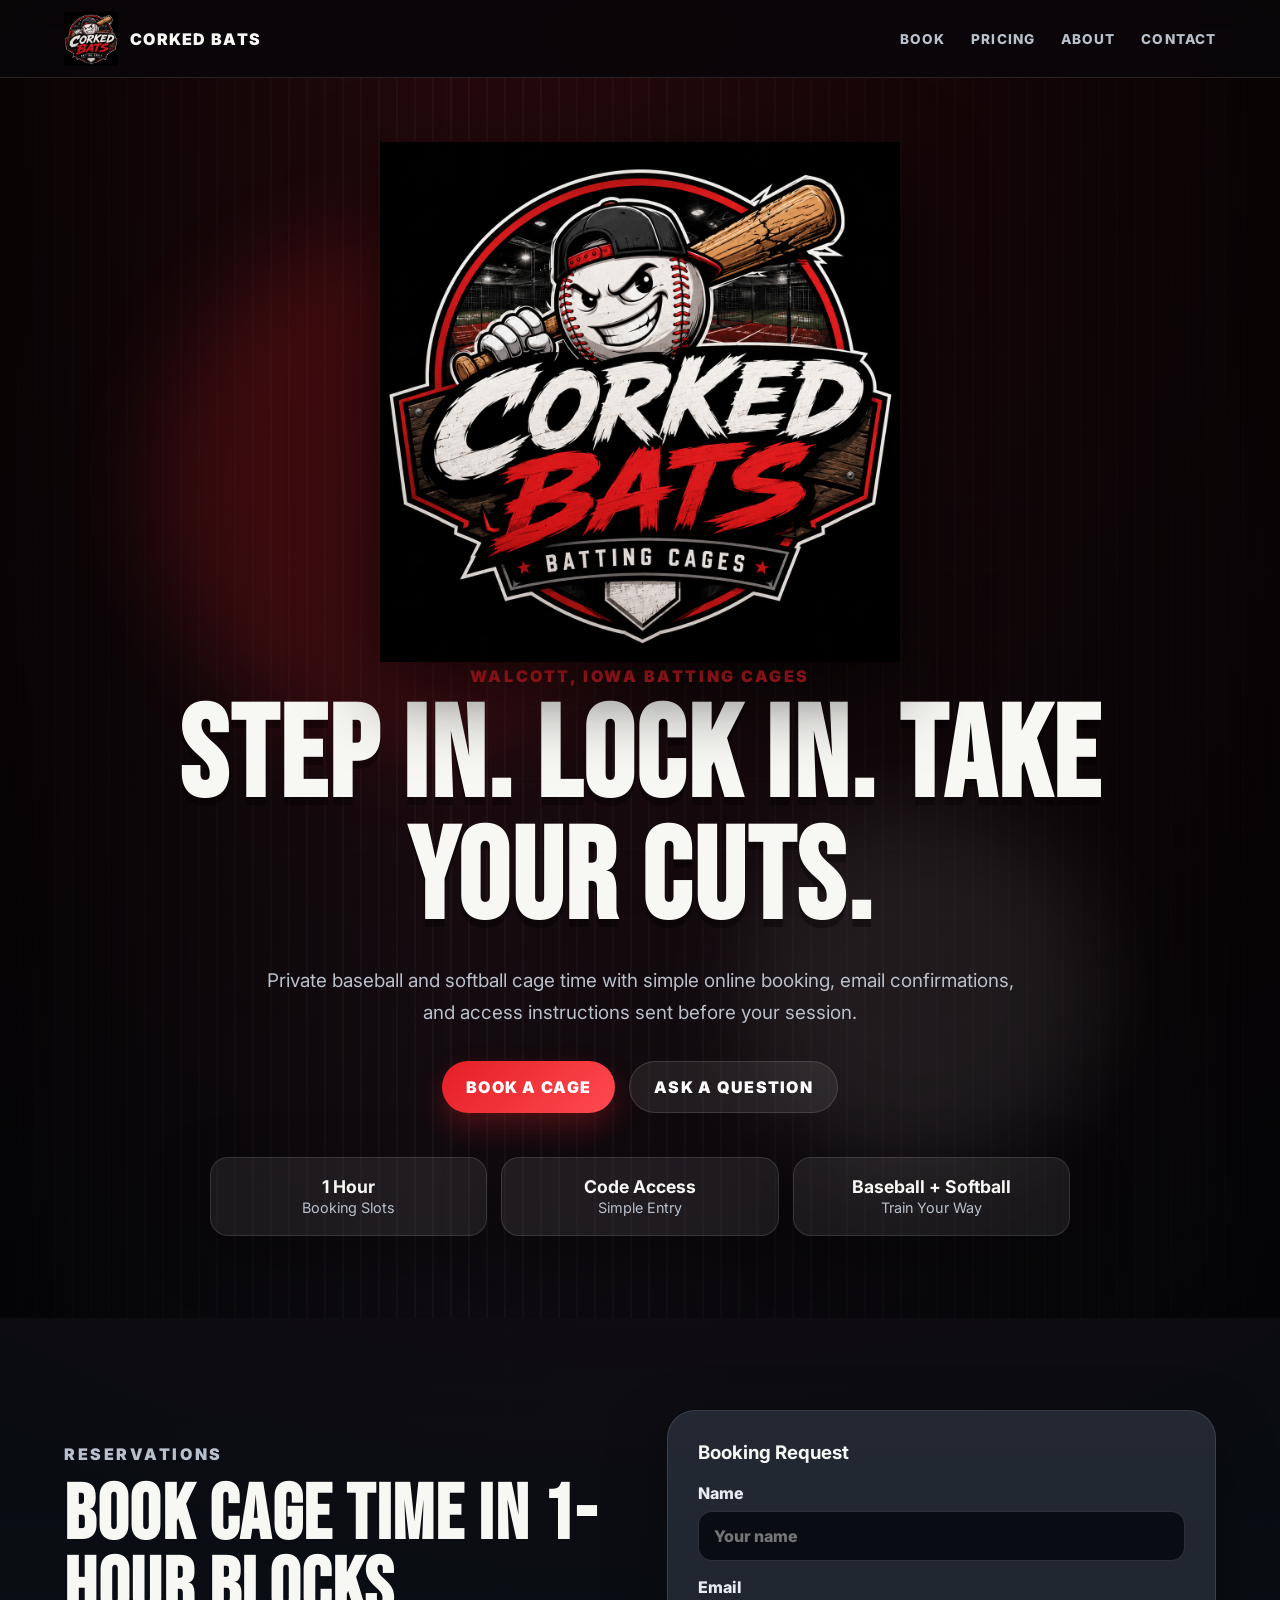
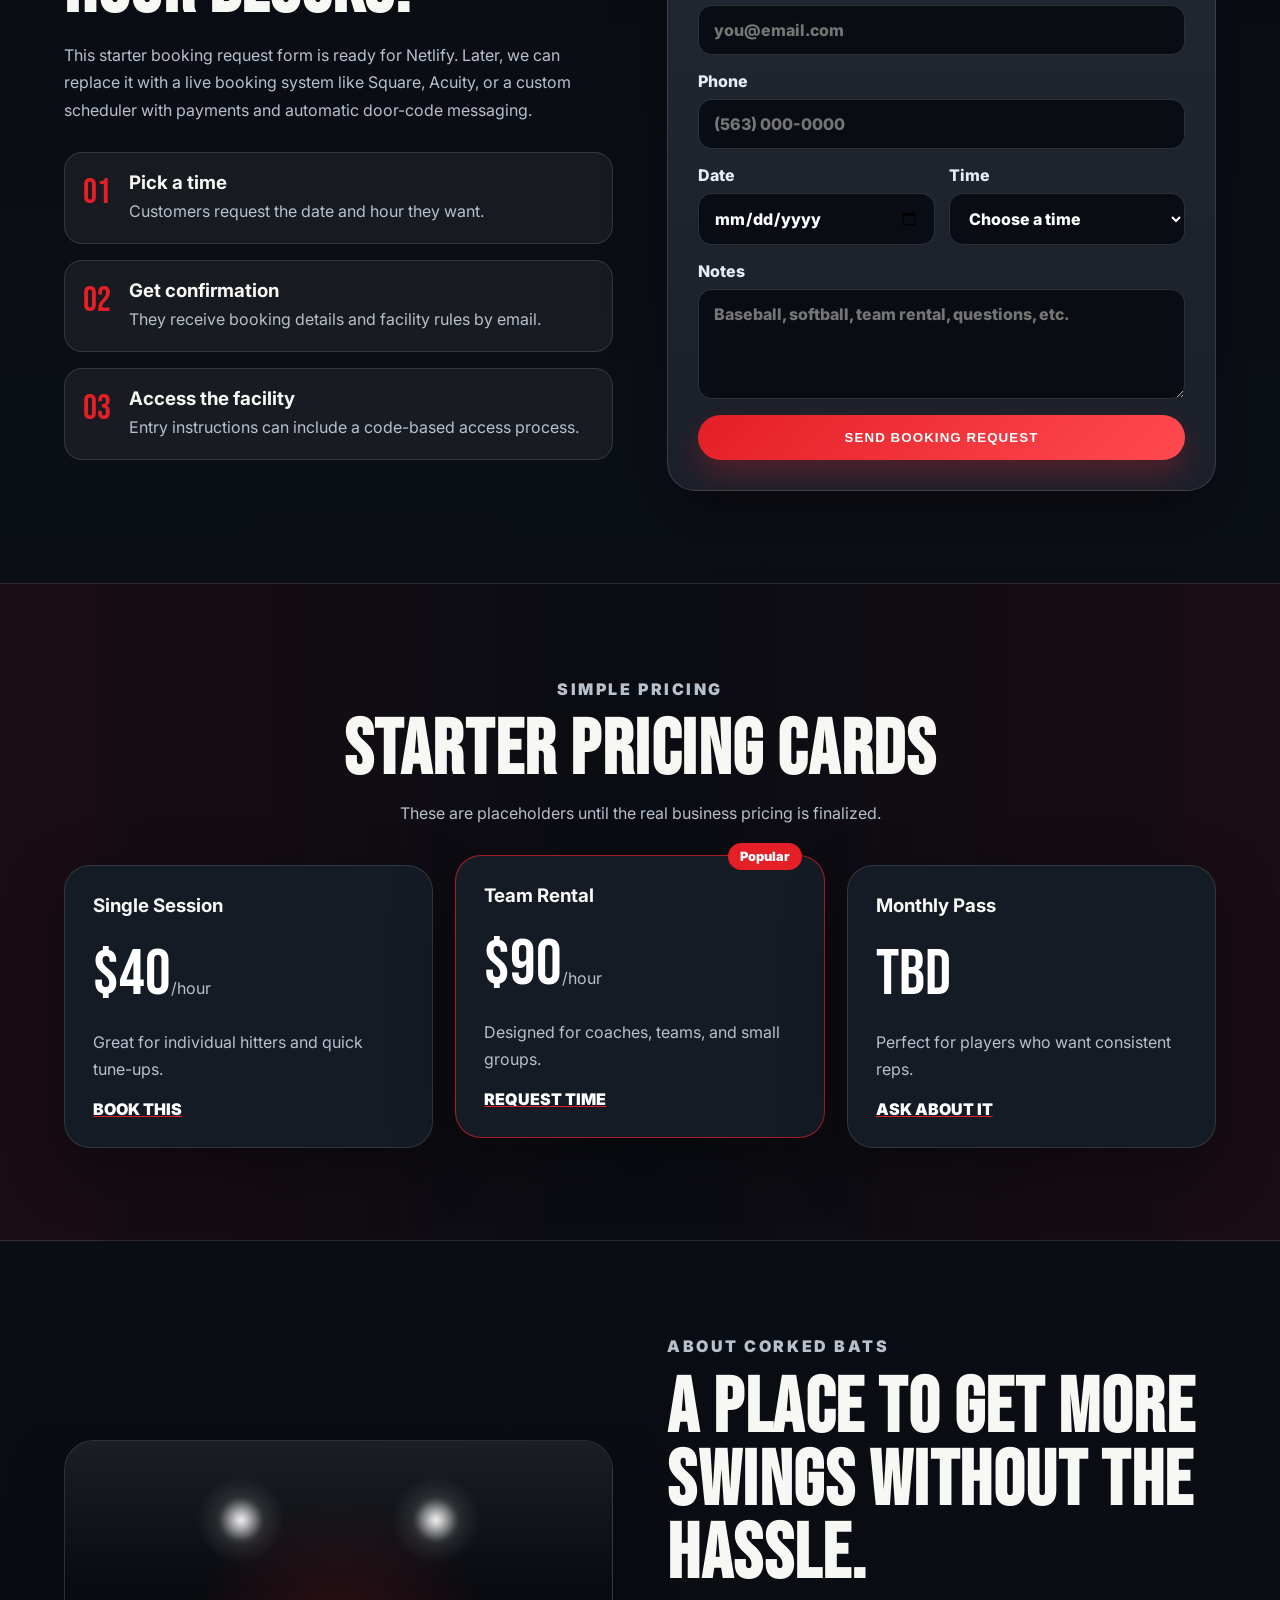
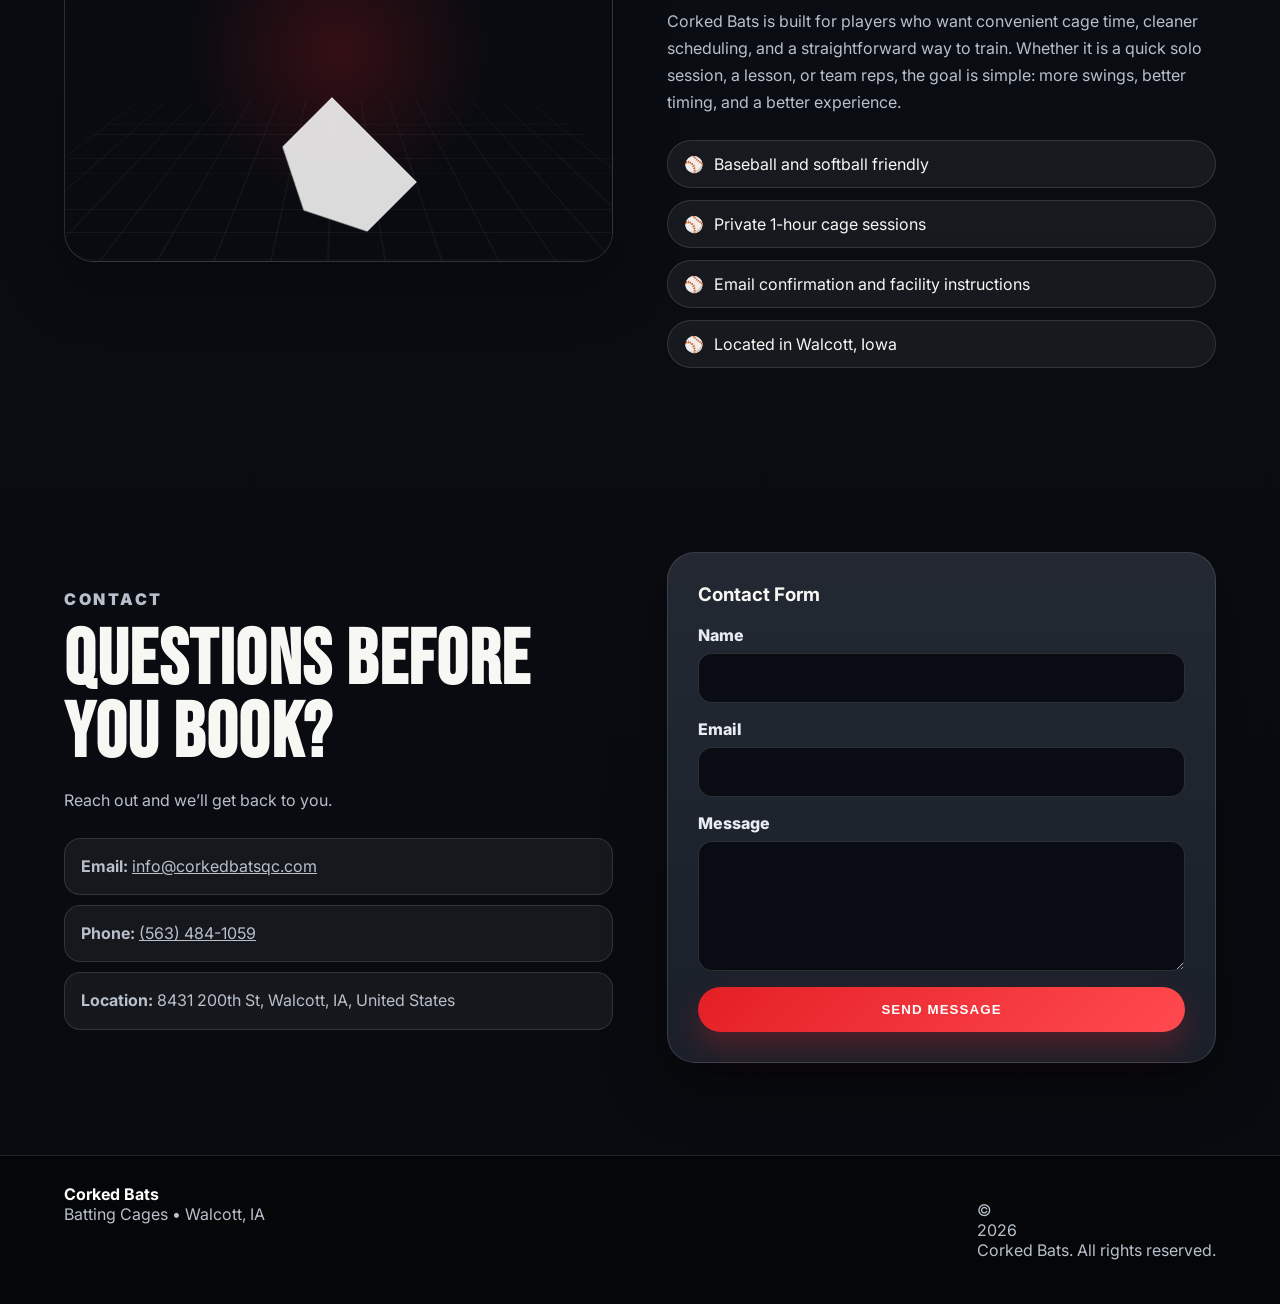
==== index.html @ 5a509079 "Add files via upload" ====
<!DOCTYPE html>
<html lang="en">
<head>
  <meta charset="UTF-8" />
  <meta name="viewport" content="width=device-width, initial-scale=1.0" />
  <title>Corked Bats | Batting Cages in Walcott, IA</title>
  <meta name="description" content="Corked Bats is a baseball and softball batting cage facility in Walcott, Iowa. Book cage time, train hard, and get access instructions by email." />
  <link rel="preconnect" href="https://fonts.googleapis.com">
  <link rel="preconnect" href="https://fonts.gstatic.com" crossorigin>
  <link href="https://fonts.googleapis.com/css2?family=Bebas+Neue&family=Inter:wght@400;600;700;800;900&display=swap" rel="stylesheet">
  <link rel="stylesheet" href="styles.css" />
</head>
<body>
  <header class="site-header">
    <a href="#home" class="brand">
      <img src="assets/logo.png" alt="Corked Bats logo" />
      <span>Corked Bats</span>
    </a>

    <button class="menu-toggle" aria-label="Open navigation">☰</button>

    <nav class="nav">
      <a href="#booking">Book</a>
      <a href="#pricing">Pricing</a>
      <a href="#about">About</a>
      <a href="#contact">Contact</a>
    </nav>
  </header>

  <main id="home">
    <section class="hero">
      <div class="hero-bg-grid"></div>
      <div class="hero-glow hero-glow-red"></div>
      <div class="hero-glow hero-glow-white"></div>

      <div class="hero-content">
        <img class="hero-logo" src="assets/logo.png" alt="Corked Bats batting cages logo" />
        <p class="eyebrow">Walcott, Iowa Batting Cages</p>
        <h1>Step in. Lock in. Take your cuts.</h1>
        <p class="hero-copy">
          Private baseball and softball cage time with simple online booking, email confirmations,
          and access instructions sent before your session.
        </p>
        <div class="hero-actions">
          <a class="btn btn-primary" href="#booking">Book a Cage</a>
          <a class="btn btn-secondary" href="#contact">Ask a Question</a>
        </div>

        <div class="quick-info">
          <div>
            <strong>1 Hour</strong>
            <span>Booking Slots</span>
          </div>
          <div>
            <strong>Code Access</strong>
            <span>Simple Entry</span>
          </div>
          <div>
            <strong>Baseball + Softball</strong>
            <span>Train Your Way</span>
          </div>
        </div>
      </div>
    </section>

    <section class="section booking-section" id="booking">
      <div class="container two-col">
        <div>
          <p class="eyebrow">Reservations</p>
          <h2>Book cage time in 1-hour blocks.</h2>
          <p>
            This starter booking request form is ready for Netlify. Later, we can replace it with a live booking system
            like Square, Acuity, or a custom scheduler with payments and automatic door-code messaging.
          </p>

          <div class="steps">
            <div class="step">
              <span>01</span>
              <div>
                <h3>Pick a time</h3>
                <p>Customers request the date and hour they want.</p>
              </div>
            </div>
            <div class="step">
              <span>02</span>
              <div>
                <h3>Get confirmation</h3>
                <p>They receive booking details and facility rules by email.</p>
              </div>
            </div>
            <div class="step">
              <span>03</span>
              <div>
                <h3>Access the facility</h3>
                <p>Entry instructions can include a code-based access process.</p>
              </div>
            </div>
          </div>
        </div>

        <form class="card-form" name="booking" method="POST" data-netlify="true" action="/thank-you.html">
          <input type="hidden" name="form-name" value="booking" />
          <h3>Booking Request</h3>

          <label>
            Name
            <input type="text" name="name" placeholder="Your name" required />
          </label>

          <label>
            Email
            <input type="email" name="email" placeholder="you@email.com" required />
          </label>

          <label>
            Phone
            <input type="tel" name="phone" placeholder="(563) 000-0000" />
          </label>

          <div class="form-row">
            <label>
              Date
              <input type="date" name="date" required />
            </label>

            <label>
              Time
              <select name="time" required>
                <option value="">Choose a time</option>
                <option>8:00 AM</option>
                <option>9:00 AM</option>
                <option>10:00 AM</option>
                <option>11:00 AM</option>
                <option>12:00 PM</option>
                <option>1:00 PM</option>
                <option>2:00 PM</option>
                <option>3:00 PM</option>
                <option>4:00 PM</option>
                <option>5:00 PM</option>
                <option>6:00 PM</option>
                <option>7:00 PM</option>
                <option>8:00 PM</option>
              </select>
            </label>
          </div>

          <label>
            Notes
            <textarea name="notes" rows="4" placeholder="Baseball, softball, team rental, questions, etc."></textarea>
          </label>

          <button class="btn btn-primary full" type="submit">Send Booking Request</button>
        </form>
      </div>
    </section>

    <section class="section dark-strip" id="pricing">
      <div class="container">
        <p class="eyebrow center">Simple Pricing</p>
        <h2 class="center">Starter pricing cards</h2>
        <p class="section-intro">
          These are placeholders until the real business pricing is finalized.
        </p>

        <div class="pricing-grid">
          <div class="price-card">
            <h3>Single Session</h3>
            <div class="price">$40<span>/hour</span></div>
            <p>Great for individual hitters and quick tune-ups.</p>
            <a href="#booking" class="card-link">Book this</a>
          </div>

          <div class="price-card featured">
            <div class="badge">Popular</div>
            <h3>Team Rental</h3>
            <div class="price">$90<span>/hour</span></div>
            <p>Designed for coaches, teams, and small groups.</p>
            <a href="#booking" class="card-link">Request time</a>
          </div>

          <div class="price-card">
            <h3>Monthly Pass</h3>
            <div class="price">TBD</div>
            <p>Perfect for players who want consistent reps.</p>
            <a href="#contact" class="card-link">Ask about it</a>
          </div>
        </div>
      </div>
    </section>

    <section class="section about-section" id="about">
      <div class="container two-col">
        <div class="photo-card">
          <div class="cage-illustration">
            <div class="light light-one"></div>
            <div class="light light-two"></div>
            <div class="plate"></div>
            <div class="net-lines"></div>
          </div>
        </div>

        <div>
          <p class="eyebrow">About Corked Bats</p>
          <h2>A place to get more swings without the hassle.</h2>
          <p>
            Corked Bats is built for players who want convenient cage time, cleaner scheduling,
            and a straightforward way to train. Whether it is a quick solo session, a lesson,
            or team reps, the goal is simple: more swings, better timing, and a better experience.
          </p>
          <ul class="check-list">
            <li>Baseball and softball friendly</li>
            <li>Private 1-hour cage sessions</li>
            <li>Email confirmation and facility instructions</li>
            <li>Located in Walcott, Iowa</li>
          </ul>
        </div>
      </div>
    </section>

    <section class="section contact-section" id="contact">
      <div class="container two-col">
        <div>
          <p class="eyebrow">Contact</p>
          <h2>Questions before you book?</h2>
          <p>Reach out and we’ll get back to you.</p>

          <div class="contact-info">
            <p><strong>Email:</strong> <a href="mailto:info@corkedbatsqc.com">info@corkedbatsqc.com</a></p>
            <p><strong>Phone:</strong> <a href="tel:+15634841059">(563) 484-1059</a></p>
            <p><strong>Location:</strong> 8431 200th St, Walcott, IA, United States</p>
          </div>
        </div>

        <form class="card-form" name="contact" method="POST" data-netlify="true" action="/thank-you.html">
          <input type="hidden" name="form-name" value="contact" />
          <h3>Contact Form</h3>

          <label>
            Name
            <input type="text" name="name" required />
          </label>

          <label>
            Email
            <input type="email" name="email" required />
          </label>

          <label>
            Message
            <textarea name="message" rows="5" required></textarea>
          </label>

          <button class="btn btn-primary full" type="submit">Send Message</button>
        </form>
      </div>
    </section>
  </main>

  <footer class="site-footer">
    <div>
      <strong>Corked Bats</strong>
      <span>Batting Cages • Walcott, IA</span>
    </div>
    <p>© <span id="year"></span> Corked Bats. All rights reserved.</p>
  </footer>

  <script src="script.js"></script>
</body>
</html>
---- styles.css ----
* {
  box-sizing: border-box;
}

:root {
  --bg: #080a0e;
  --bg-soft: #111720;
  --card: #151b25;
  --card-2: #0f141c;
  --text: #f7f7f4;
  --muted: #b8c0cc;
  --red: #e41f26;
  --red-dark: #981116;
  --line: rgba(255,255,255,.12);
  --wood: #b57535;
  --shadow: 0 20px 60px rgba(0,0,0,.35);
}

html {
  scroll-behavior: smooth;
}

body {
  margin: 0;
  background:
    radial-gradient(circle at top, rgba(228,31,38,.16), transparent 35%),
    linear-gradient(180deg, #050608 0%, #0b0f16 45%, #080a0e 100%);
  color: var(--text);
  font-family: Inter, system-ui, -apple-system, BlinkMacSystemFont, "Segoe UI", sans-serif;
}

a {
  color: inherit;
}

.site-header {
  position: sticky;
  top: 0;
  z-index: 50;
  height: 78px;
  display: flex;
  align-items: center;
  justify-content: space-between;
  padding: 0 5vw;
  background: rgba(5,6,8,.82);
  backdrop-filter: blur(14px);
  border-bottom: 1px solid var(--line);
}

.brand {
  display: flex;
  align-items: center;
  gap: 12px;
  text-decoration: none;
  font-weight: 900;
  letter-spacing: .08em;
  text-transform: uppercase;
}

.brand img {
  width: 54px;
  height: 54px;
  object-fit: contain;
}

.nav {
  display: flex;
  gap: 26px;
  font-weight: 800;
  text-transform: uppercase;
  font-size: .85rem;
  letter-spacing: .08em;
}

.nav a {
  text-decoration: none;
  color: var(--muted);
}

.nav a:hover {
  color: white;
}

.menu-toggle {
  display: none;
  background: transparent;
  color: white;
  border: 1px solid var(--line);
  border-radius: 10px;
  padding: 8px 11px;
  font-size: 1.4rem;
}

.hero {
  min-height: calc(100vh - 78px);
  position: relative;
  overflow: hidden;
  display: grid;
  place-items: center;
  padding: 64px 20px 82px;
}

.hero-bg-grid {
  position: absolute;
  inset: 0;
  background:
    linear-gradient(rgba(255,255,255,.055) 1px, transparent 1px),
    linear-gradient(90deg, rgba(255,255,255,.055) 1px, transparent 1px);
  background-size: 70px 70px;
  mask-image: radial-gradient(circle at center, black, transparent 72%);
  opacity: .35;
}

.hero::before {
  content: "";
  position: absolute;
  inset: 0;
  background:
    linear-gradient(90deg, rgba(0,0,0,.9), transparent 35%, rgba(0,0,0,.9)),
    repeating-linear-gradient(90deg, rgba(255,255,255,.045) 0 2px, transparent 2px 18px);
  opacity: .7;
}

.hero-glow {
  position: absolute;
  border-radius: 999px;
  filter: blur(45px);
  opacity: .65;
}

.hero-glow-red {
  width: 520px;
  height: 520px;
  background: rgba(228,31,38,.28);
  top: 12%;
  left: 12%;
}

.hero-glow-white {
  width: 360px;
  height: 360px;
  background: rgba(255,255,255,.12);
  bottom: 12%;
  right: 14%;
}

.hero-content {
  position: relative;
  z-index: 2;
  max-width: 1000px;
  text-align: center;
}

.hero-logo {
  width: min(520px, 92vw);
  filter: drop-shadow(0 25px 40px rgba(0,0,0,.7));
  animation: logoRise .7s ease-out both;
}

@keyframes logoRise {
  from {
    transform: translateY(18px) scale(.96);
    opacity: 0;
  }
  to {
    transform: translateY(0) scale(1);
    opacity: 1;
  }
}

.eyebrow {
  color: var(--red);
  font-weight: 900;
  text-transform: uppercase;
  letter-spacing: .16em;
  margin: 0 0 12px;
}

h1, h2 {
  font-family: "Bebas Neue", Impact, sans-serif;
  line-height: .95;
  letter-spacing: .02em;
  margin: 0;
}

h1 {
  font-size: clamp(4rem, 10vw, 8.5rem);
  text-shadow: 0 8px 0 rgba(0,0,0,.35);
}

h2 {
  font-size: clamp(3rem, 6vw, 5.8rem);
}

h3 {
  margin-top: 0;
}

.hero-copy {
  max-width: 760px;
  margin: 24px auto 0;
  color: var(--muted);
  font-size: 1.18rem;
  line-height: 1.7;
}

.hero-actions {
  display: flex;
  justify-content: center;
  gap: 14px;
  flex-wrap: wrap;
  margin-top: 32px;
}

.btn {
  border: 0;
  border-radius: 999px;
  padding: 15px 24px;
  font-weight: 900;
  text-transform: uppercase;
  letter-spacing: .08em;
  text-decoration: none;
  cursor: pointer;
  transition: .2s ease;
  display: inline-flex;
  justify-content: center;
  align-items: center;
}

.btn-primary {
  background: linear-gradient(135deg, var(--red), #ff4a4f);
  color: white;
  box-shadow: 0 14px 30px rgba(228,31,38,.28);
}

.btn-secondary {
  background: rgba(255,255,255,.08);
  color: white;
  border: 1px solid var(--line);
}

.btn:hover {
  transform: translateY(-2px);
}

.full {
  width: 100%;
}

.quick-info {
  display: grid;
  grid-template-columns: repeat(3, 1fr);
  gap: 14px;
  margin: 44px auto 0;
  max-width: 860px;
}

.quick-info div {
  background: rgba(255,255,255,.07);
  border: 1px solid var(--line);
  border-radius: 18px;
  padding: 18px;
  box-shadow: var(--shadow);
}

.quick-info strong {
  display: block;
  font-size: 1.1rem;
}

.quick-info span {
  color: var(--muted);
  font-size: .9rem;
}

.section {
  padding: 92px 5vw;
}

.container {
  max-width: 1180px;
  margin: 0 auto;
}

.two-col {
  display: grid;
  grid-template-columns: 1fr 1fr;
  gap: 54px;
  align-items: center;
}

.section p {
  color: var(--muted);
  line-height: 1.7;
}

.card-form {
  background:
    linear-gradient(180deg, rgba(255,255,255,.06), rgba(255,255,255,.025)),
    var(--card);
  border: 1px solid var(--line);
  border-radius: 28px;
  padding: 30px;
  box-shadow: var(--shadow);
}

.card-form label {
  display: grid;
  gap: 8px;
  margin-bottom: 16px;
  font-weight: 800;
  color: #e9edf3;
}

input, select, textarea {
  width: 100%;
  border: 1px solid rgba(255,255,255,.14);
  border-radius: 14px;
  background: #090d13;
  color: white;
  padding: 14px 15px;
  font: inherit;
}

textarea {
  resize: vertical;
}

.form-row {
  display: grid;
  grid-template-columns: 1fr 1fr;
  gap: 14px;
}

.steps {
  display: grid;
  gap: 16px;
  margin-top: 28px;
}

.step {
  display: flex;
  gap: 18px;
  background: rgba(255,255,255,.055);
  border: 1px solid var(--line);
  border-radius: 18px;
  padding: 18px;
}

.step span {
  font-family: "Bebas Neue";
  color: var(--red);
  font-size: 2.2rem;
}

.step h3 {
  margin-bottom: 4px;
}

.step p {
  margin: 0;
}

.dark-strip {
  background:
    linear-gradient(90deg, rgba(228,31,38,.08), transparent, rgba(228,31,38,.08)),
    #090c12;
  border-top: 1px solid var(--line);
  border-bottom: 1px solid var(--line);
}

.center {
  text-align: center;
}

.section-intro {
  max-width: 620px;
  text-align: center;
  margin: 12px auto 38px;
}

.pricing-grid {
  display: grid;
  grid-template-columns: repeat(3, 1fr);
  gap: 22px;
}

.price-card {
  position: relative;
  background: var(--card);
  border: 1px solid var(--line);
  border-radius: 26px;
  padding: 28px;
  box-shadow: var(--shadow);
}

.price-card.featured {
  border-color: rgba(228,31,38,.7);
  transform: translateY(-10px);
}

.badge {
  position: absolute;
  top: -13px;
  right: 22px;
  background: var(--red);
  color: white;
  border-radius: 999px;
  padding: 6px 12px;
  font-weight: 900;
  font-size: .8rem;
}

.price {
  font-family: "Bebas Neue";
  font-size: 4rem;
  color: white;
}

.price span {
  font-family: Inter;
  font-size: 1rem;
  color: var(--muted);
}

.card-link {
  color: white;
  font-weight: 900;
  text-transform: uppercase;
  text-decoration-color: var(--red);
}

.photo-card {
  background: linear-gradient(135deg, #191f29, #090d13);
  border: 1px solid var(--line);
  border-radius: 30px;
  min-height: 420px;
  overflow: hidden;
  box-shadow: var(--shadow);
}

.cage-illustration {
  position: relative;
  height: 420px;
  background:
    linear-gradient(180deg, rgba(255,255,255,.08), transparent 35%),
    radial-gradient(circle at center, rgba(228,31,38,.2), transparent 45%),
    #080b10;
}

.net-lines {
  position: absolute;
  inset: 0;
  background:
    linear-gradient(rgba(255,255,255,.07) 1px, transparent 1px),
    linear-gradient(90deg, rgba(255,255,255,.07) 1px, transparent 1px);
  background-size: 38px 38px;
  transform: perspective(500px) rotateX(58deg) scale(1.5);
  transform-origin: bottom;
  opacity: .65;
}

.light {
  position: absolute;
  top: 34px;
  width: 90px;
  height: 90px;
  background: radial-gradient(circle, white, rgba(255,255,255,.1), transparent 70%);
  filter: blur(2px);
  z-index: 2;
}

.light-one {
  left: 24%;
}

.light-two {
  right: 24%;
}

.plate {
  position: absolute;
  width: 120px;
  height: 100px;
  bottom: 36px;
  left: 50%;
  transform: translateX(-50%) rotate(45deg);
  background: rgba(255,255,255,.85);
  clip-path: polygon(0 0, 100% 0, 100% 70%, 50% 100%, 0 70%);
  z-index: 3;
}

.check-list {
  list-style: none;
  padding: 0;
  margin: 24px 0 0;
  display: grid;
  gap: 12px;
}

.check-list li {
  background: rgba(255,255,255,.055);
  border: 1px solid var(--line);
  border-radius: 999px;
  padding: 13px 16px;
}

.check-list li::before {
  content: "⚾";
  margin-right: 10px;
}

.contact-info {
  display: grid;
  gap: 10px;
  margin-top: 24px;
}

.contact-info p {
  margin: 0;
  background: rgba(255,255,255,.055);
  border: 1px solid var(--line);
  border-radius: 16px;
  padding: 14px 16px;
}

.site-footer {
  display: flex;
  justify-content: space-between;
  gap: 20px;
  padding: 28px 5vw;
  border-top: 1px solid var(--line);
  background: #050608;
  color: var(--muted);
}

.site-footer strong,
.site-footer span {
  display: block;
}

.site-footer strong {
  color: white;
}

@media (max-width: 850px) {
  .menu-toggle {
    display: block;
  }

  .nav {
    position: absolute;
    top: 78px;
    left: 0;
    right: 0;
    display: none;
    flex-direction: column;
    padding: 20px 5vw;
    background: rgba(5,6,8,.96);
    border-bottom: 1px solid var(--line);
  }

  .nav.open {
    display: flex;
  }

  .two-col,
  .pricing-grid,
  .quick-info {
    grid-template-columns: 1fr;
  }

  .price-card.featured {
    transform: none;
  }

  .form-row {
    grid-template-columns: 1fr;
  }

  .site-footer {
    flex-direction: column;
  }

  .hero {
    padding-top: 40px;
  }
}
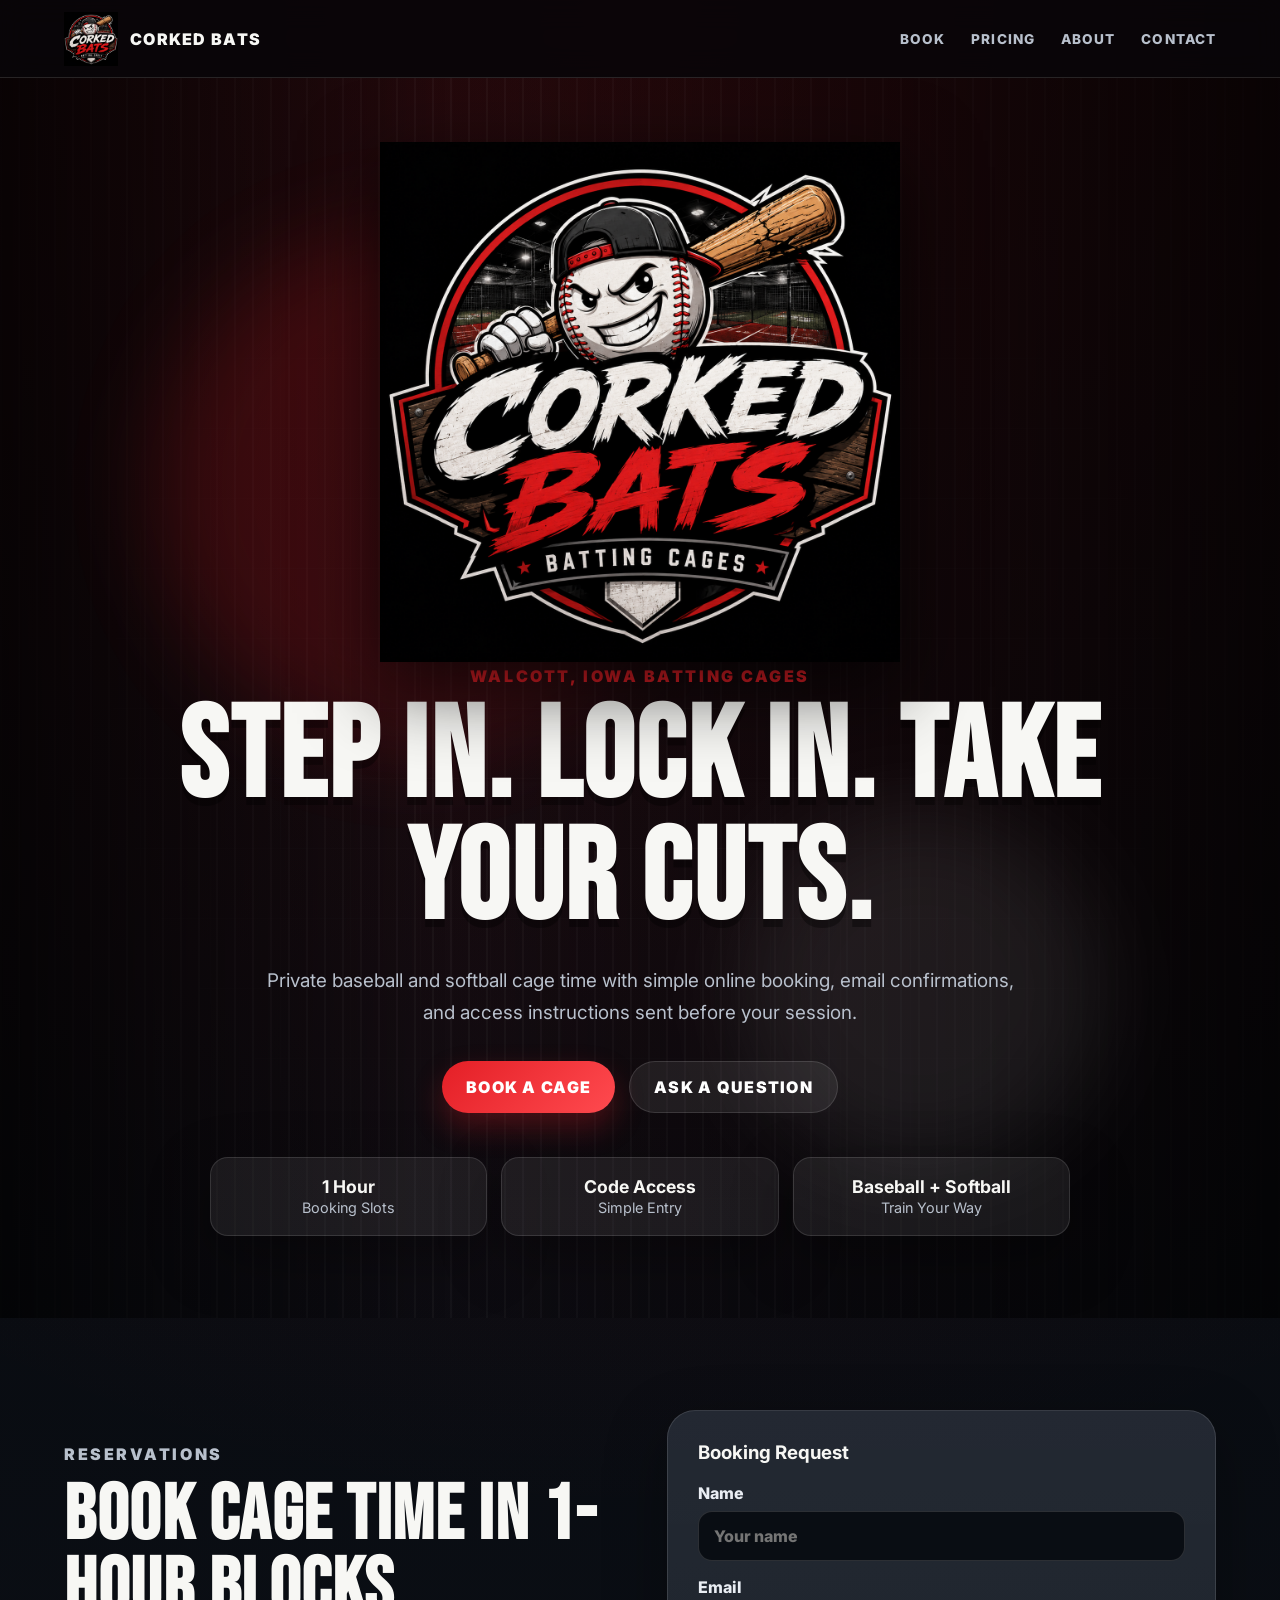
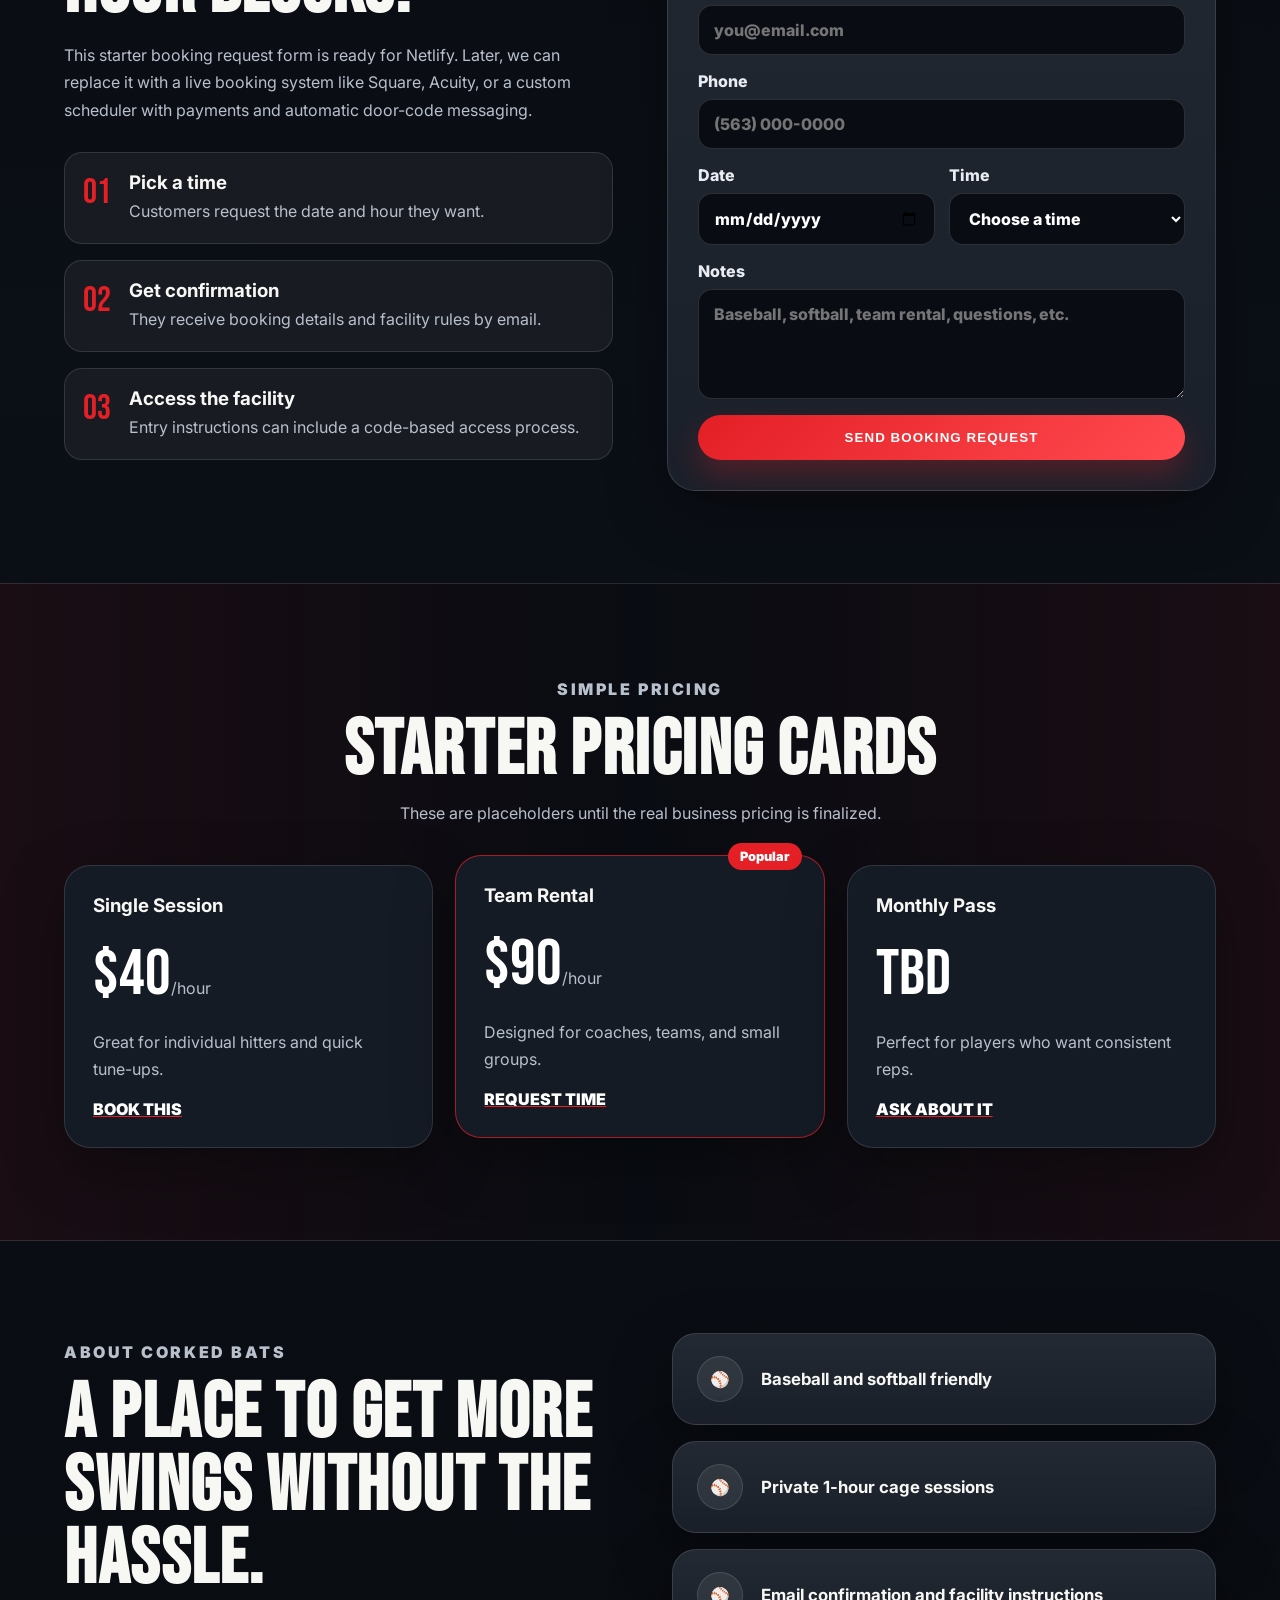
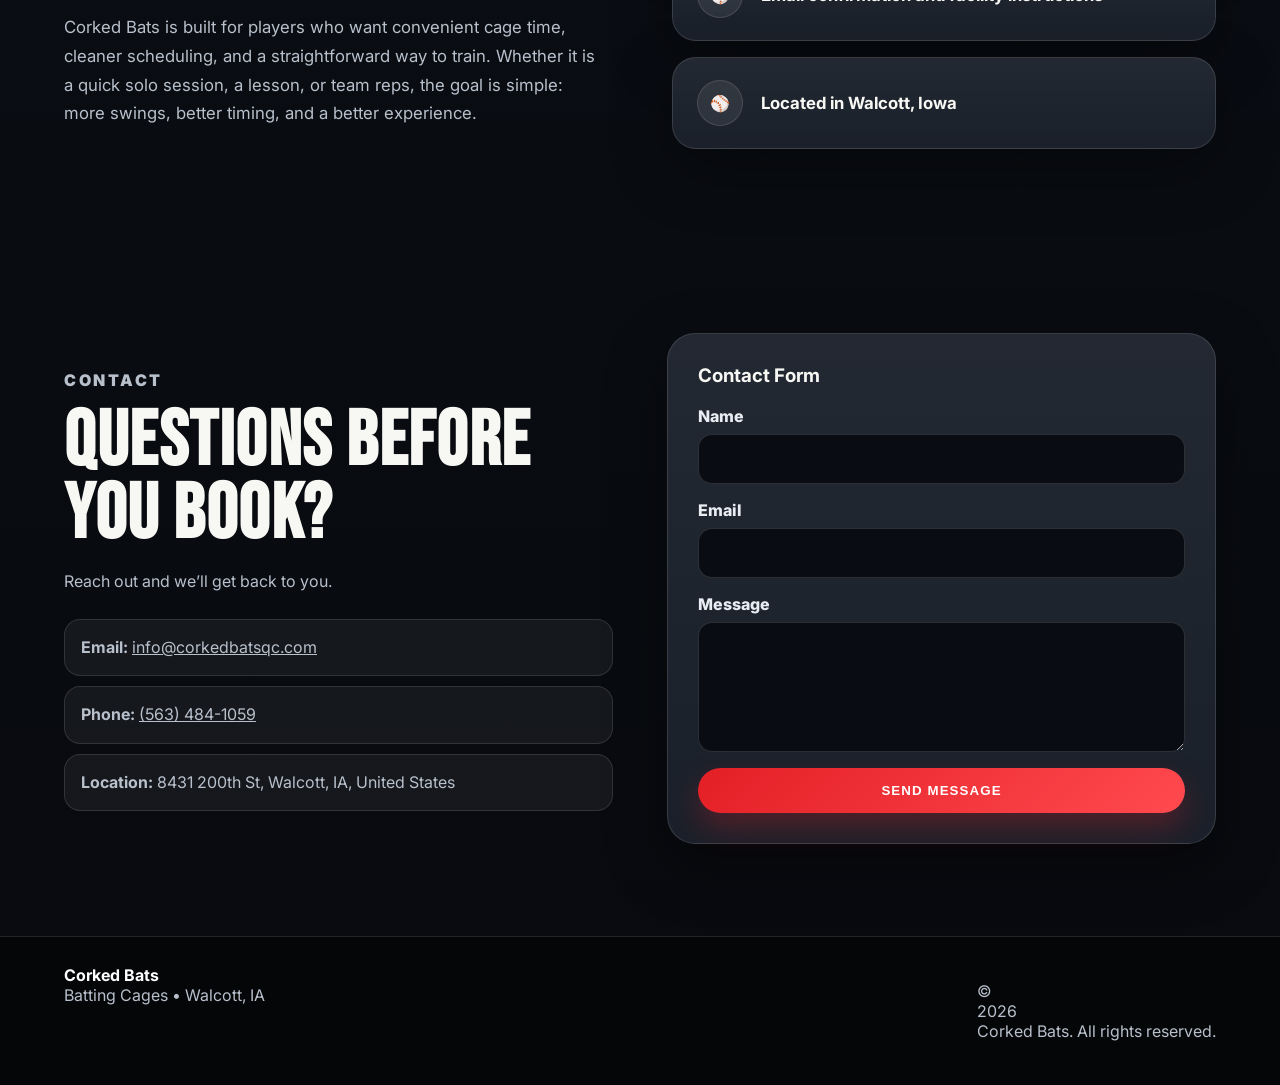
==== commit 50b3c24b: "update about section" ====
--- a/index.html
+++ b/index.html
@@ -189,17 +189,8 @@
     </section>
 
     <section class="section about-section" id="about">
-      <div class="container two-col">
-        <div class="photo-card">
-          <div class="cage-illustration">
-            <div class="light light-one"></div>
-            <div class="light light-two"></div>
-            <div class="plate"></div>
-            <div class="net-lines"></div>
-          </div>
-        </div>
-
-        <div>
+      <div class="container about-clean-grid">
+        <div class="about-copy">
           <p class="eyebrow">About Corked Bats</p>
           <h2>A place to get more swings without the hassle.</h2>
           <p>
@@ -207,12 +198,28 @@
             and a straightforward way to train. Whether it is a quick solo session, a lesson,
             or team reps, the goal is simple: more swings, better timing, and a better experience.
           </p>
-          <ul class="check-list">
-            <li>Baseball and softball friendly</li>
-            <li>Private 1-hour cage sessions</li>
-            <li>Email confirmation and facility instructions</li>
-            <li>Located in Walcott, Iowa</li>
-          </ul>
+        </div>
+
+        <div class="about-card-list">
+          <div class="about-feature-card">
+            <span class="feature-icon">⚾</span>
+            <strong>Baseball and softball friendly</strong>
+          </div>
+
+          <div class="about-feature-card">
+            <span class="feature-icon">⚾</span>
+            <strong>Private 1-hour cage sessions</strong>
+          </div>
+
+          <div class="about-feature-card">
+            <span class="feature-icon">⚾</span>
+            <strong>Email confirmation and facility instructions</strong>
+          </div>
+
+          <div class="about-feature-card">
+            <span class="feature-icon">⚾</span>
+            <strong>Located in Walcott, Iowa</strong>
+          </div>
         </div>
       </div>
     </section>
--- a/styles.css
+++ b/styles.css
@@ -586,3 +586,56 @@
     padding-top: 40px;
   }
 }
+
+/* Updated About section layout */
+.about-clean-grid {
+  display: grid;
+  grid-template-columns: 1fr 1fr;
+  gap: 64px;
+  align-items: center;
+}
+
+.about-copy p:not(.eyebrow) {
+  font-size: 1.05rem;
+  max-width: 660px;
+}
+
+.about-card-list {
+  display: grid;
+  gap: 16px;
+}
+
+.about-feature-card {
+  display: flex;
+  align-items: center;
+  gap: 18px;
+  background:
+    linear-gradient(180deg, rgba(255,255,255,.06), rgba(255,255,255,.025)),
+    var(--card);
+  border: 1px solid var(--line);
+  border-radius: 24px;
+  padding: 22px 24px;
+  box-shadow: var(--shadow);
+}
+
+.about-feature-card strong {
+  font-size: 1.05rem;
+}
+
+.feature-icon {
+  width: 46px;
+  height: 46px;
+  min-width: 46px;
+  display: grid;
+  place-items: center;
+  border-radius: 999px;
+  background: rgba(255,255,255,.08);
+  border: 1px solid var(--line);
+}
+
+@media (max-width: 850px) {
+  .about-clean-grid {
+    grid-template-columns: 1fr;
+    gap: 32px;
+  }
+}
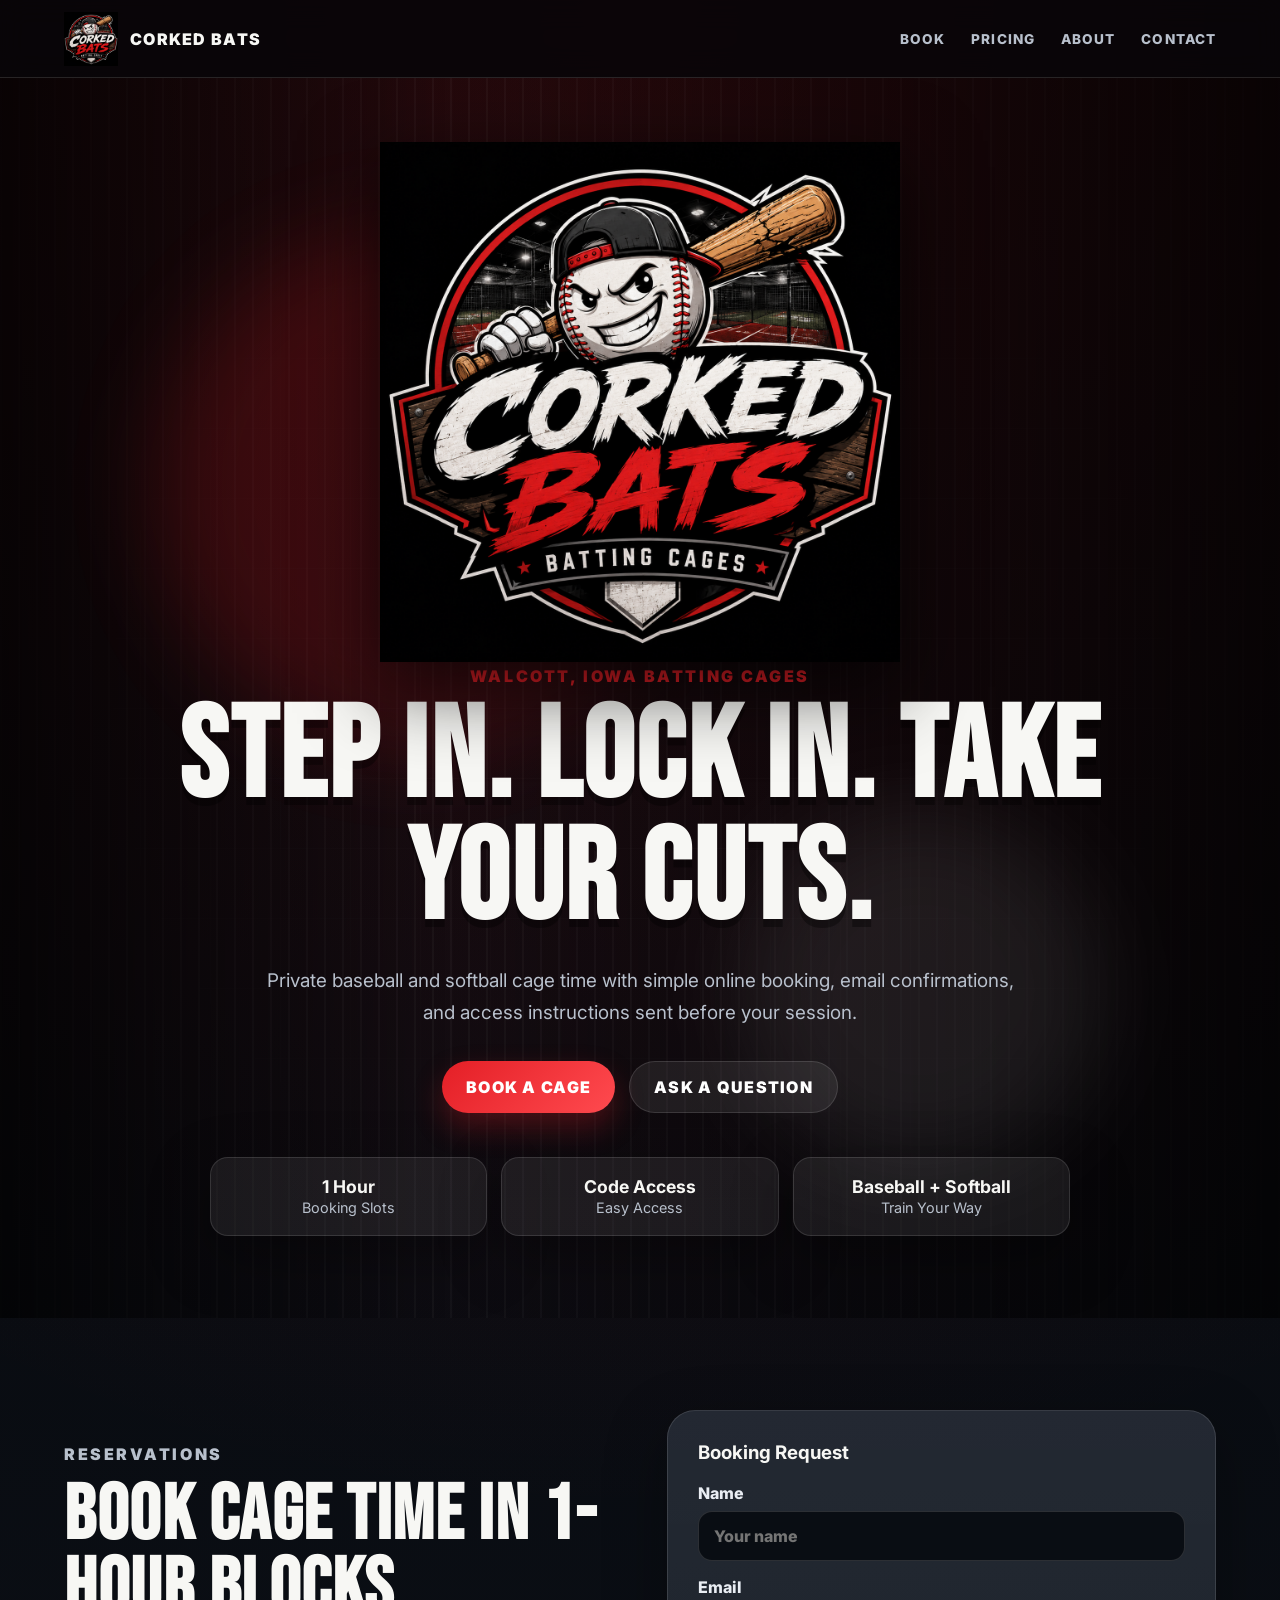
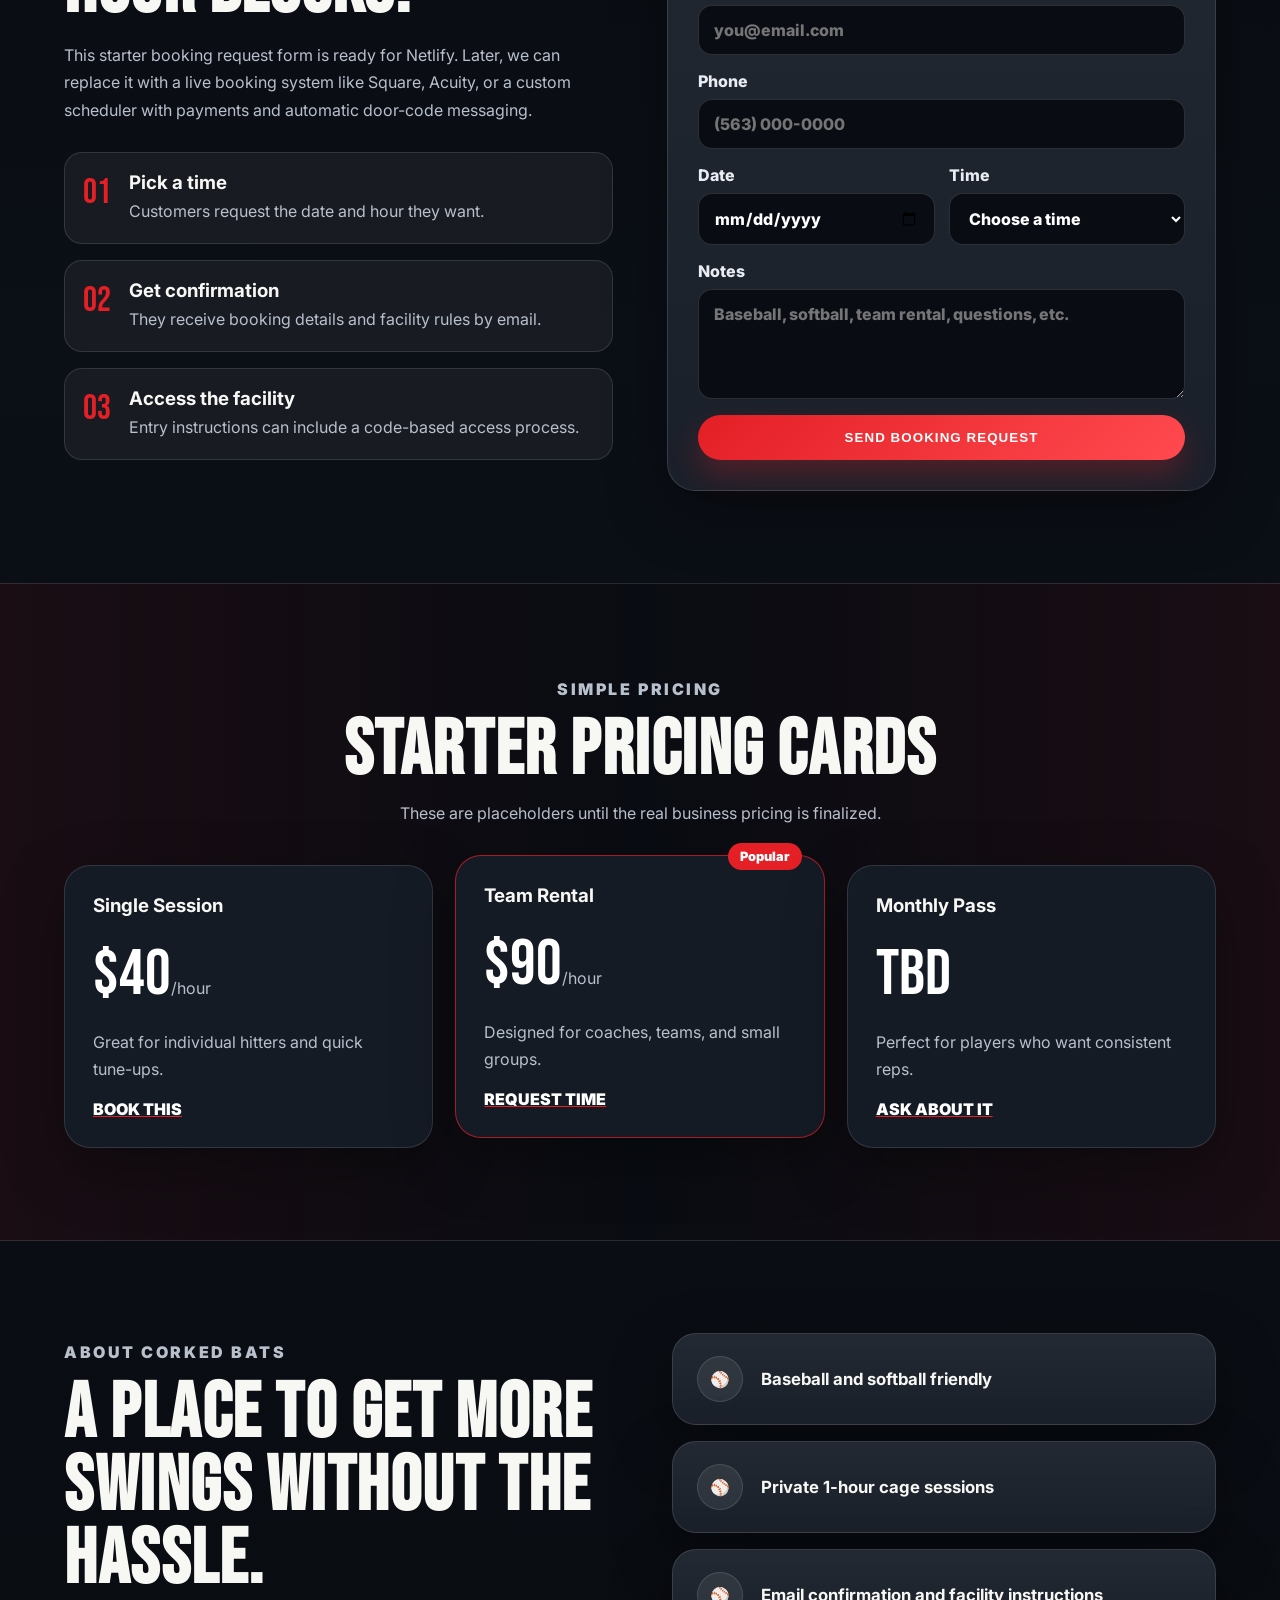
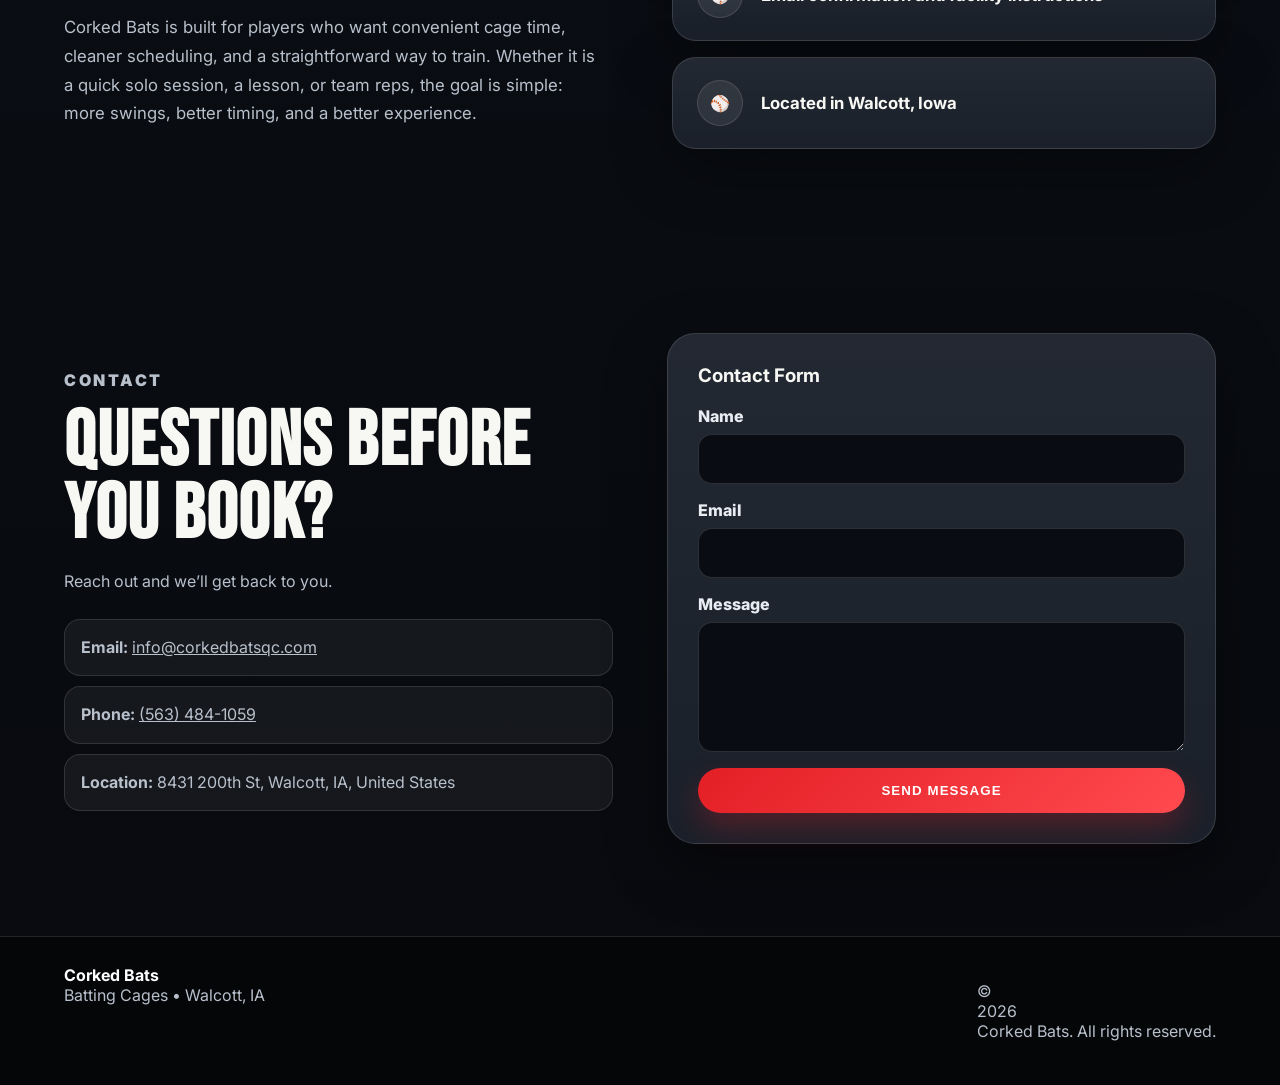
==== commit d33137ab: "update about secition" ====
--- a/index.html
+++ b/index.html
@@ -53,7 +53,7 @@
           </div>
           <div>
             <strong>Code Access</strong>
-            <span>Simple Entry</span>
+            <span>Easy Access</span>
           </div>
           <div>
             <strong>Baseball + Softball</strong>
